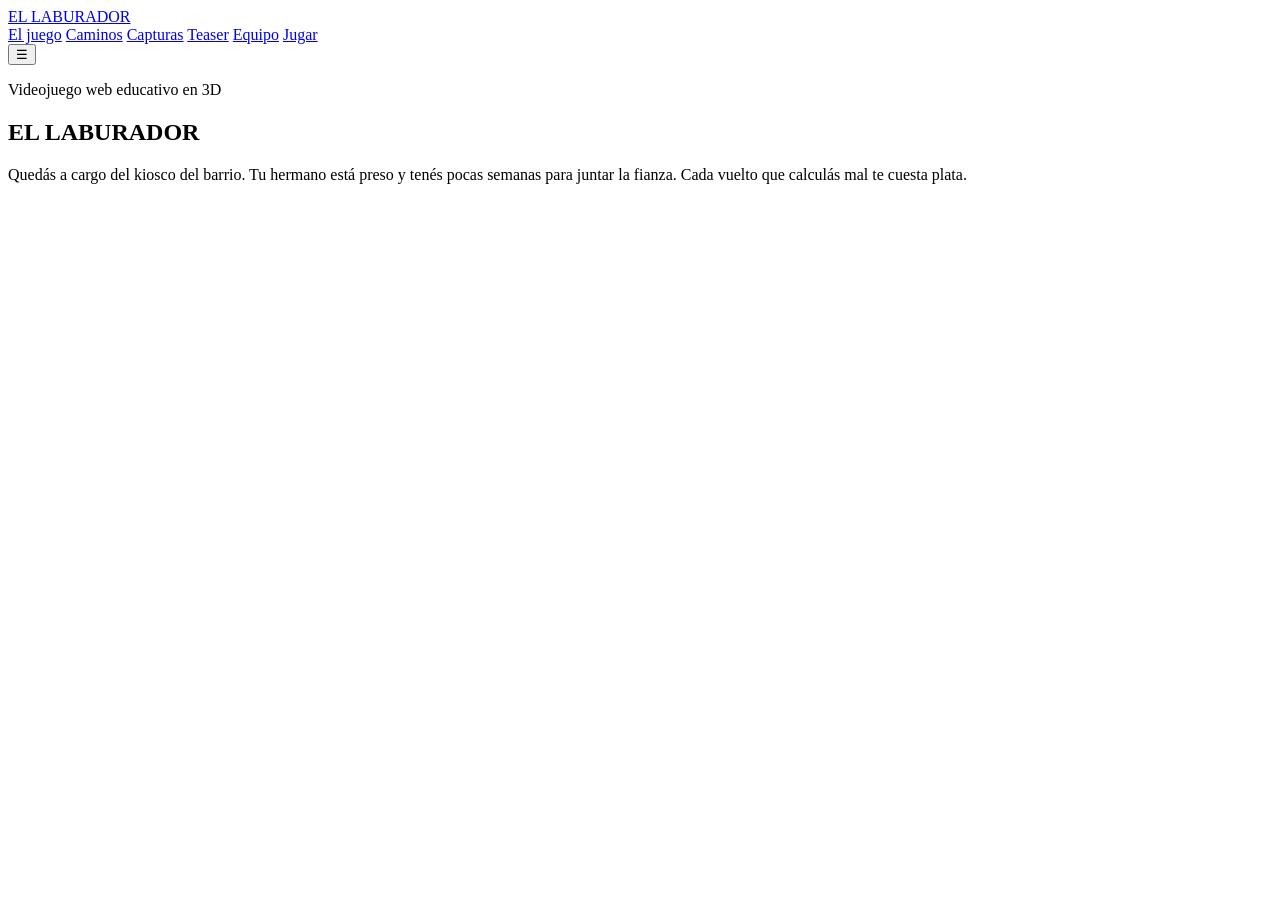
==== index.html @ e4a8e96c "Crear index.html" ====
<!DOCTYPE html>
<html lang="es">
<head>
  <meta charset="UTF-8">
  <meta name="viewport" content="width=device-width, initial-scale=1">
  <title>El Laburador | Videojuego web educativo</title>
  <meta name="description" content="El Laburador: un videojuego web en 3D donde practicás cálculo mental atendiendo un kiosco de barrio.">
  <meta name="theme-color" content="#070708">
  <link rel="preconnect" href="https://fonts.googleapis.com">
  <link rel="preconnect" href="https://fonts.gstatic.com" crossorigin>
  <link href="https://fonts.googleapis.com/css2?family=Inter:wght@400;600&family=Oswald:wght@500;700&display=swap" rel="stylesheet">
  <link rel="stylesheet" href="style.css">
</head>
<body>

  <!-- ===== BARRA DE NAVEGACIÓN ===== -->
  <header class="navbar" id="navbar">
    <a href="#inicio" class="logo">EL <span>LABURADOR</span></a>
    <nav class="menu" id="menu">
      <a href="#juego">El juego</a>
      <a href="#caminos">Caminos</a>
      <a href="#capturas">Capturas</a>
      <a href="#teaser">Teaser</a>
      <a href="#equipo">Equipo</a>
      <!-- El link de este botón se cambia en script.js (LINK_DEL_JUEGO) -->
      <a href="#" class="btn btn-rojo btn-jugar">Jugar</a>
    </nav>
    <button class="burger" id="burger" aria-label="Abrir menú">&#9776;</button>
  </header>

  <!-- ===== INICIO ===== -->
  <section class="hero" id="inicio">
    <div class="hero-contenido">
      <p class="etiqueta">Videojuego web educativo en 3D</p>
      <h1>EL <span>LABURADOR</span></h1>
      <p class="hero-texto">Quedás a cargo del kiosco del barrio. Tu hermano está preso y tenés pocas semanas para juntar la fianza. Cada vuelto que calculás mal te cuesta plata.</p>
      <div class="hero-botones">
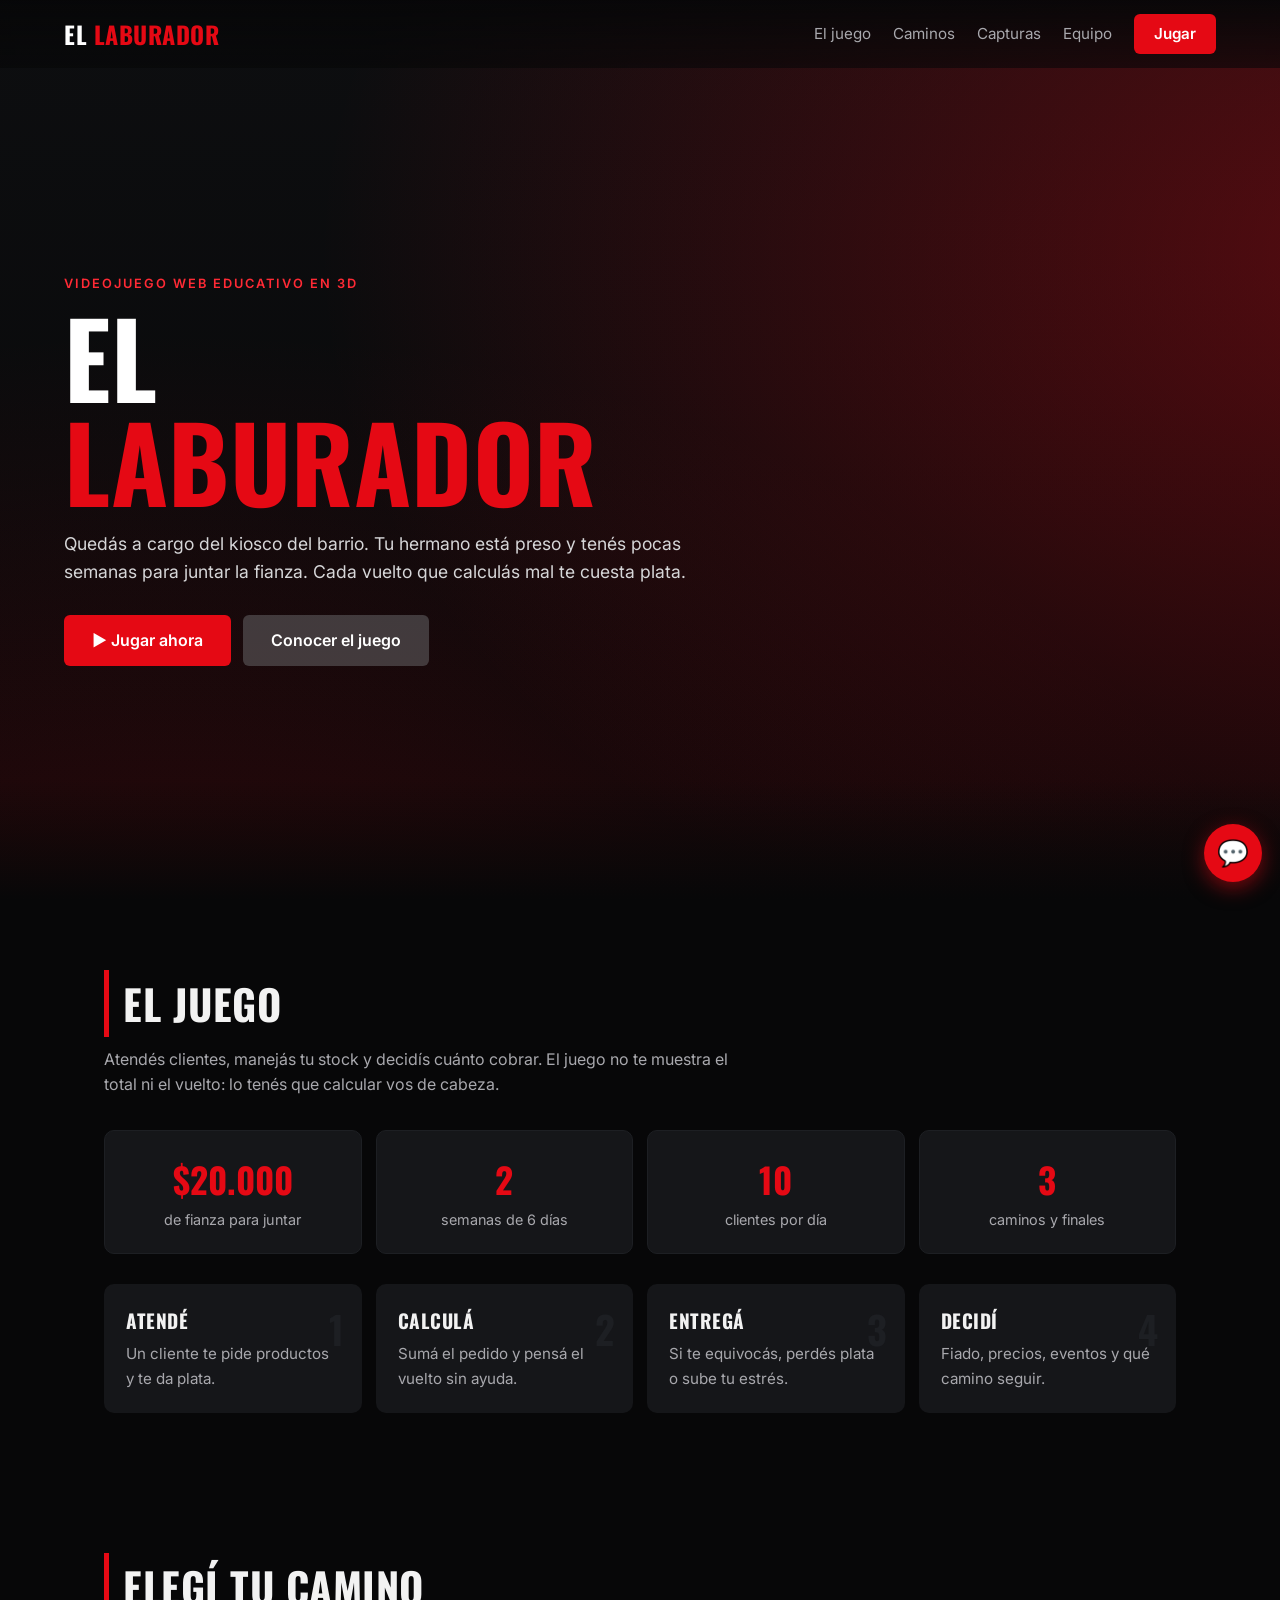
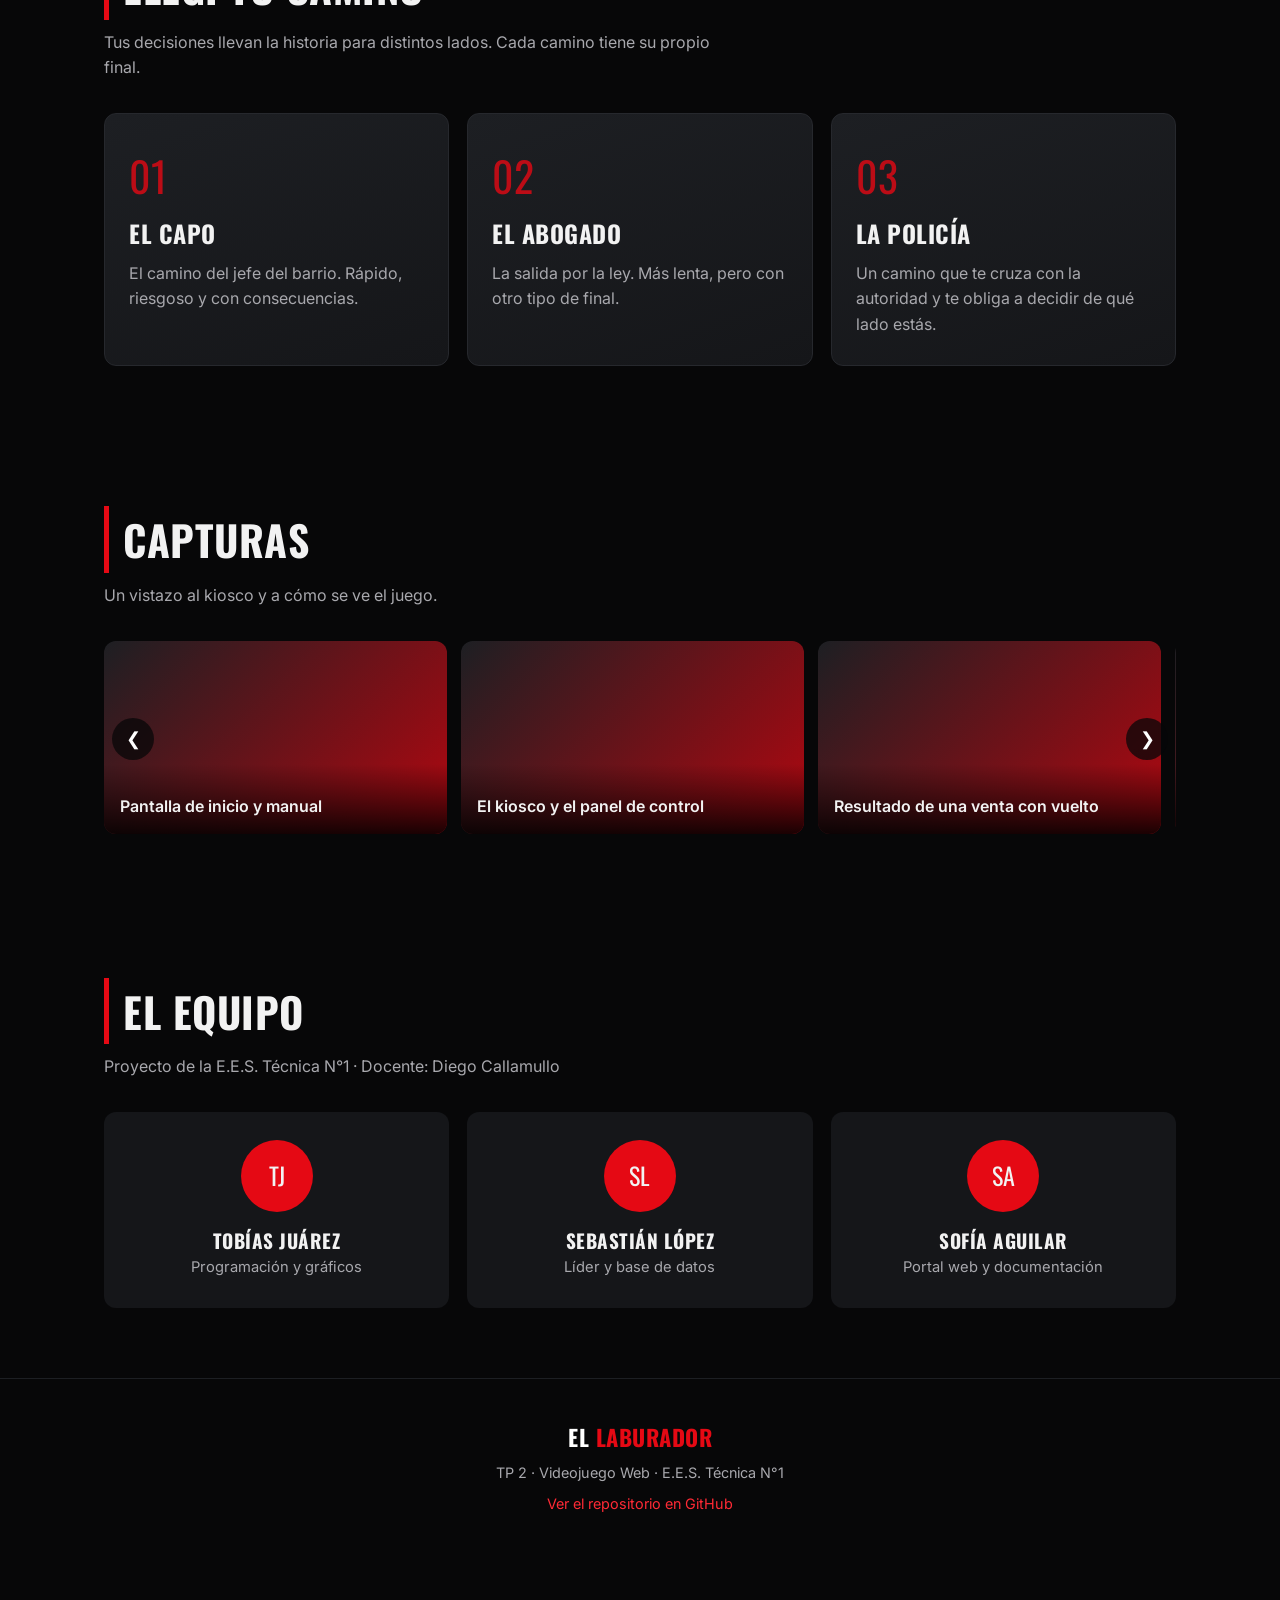
==== commit 6342a2f1: "Add files via upload" ====
--- a/index.html
+++ b/index.html
@@ -13,25 +13,120 @@
 </head>
 <body>
 
-  <!-- ===== BARRA DE NAVEGACIÓN ===== -->
   <header class="navbar" id="navbar">
     <a href="#inicio" class="logo">EL <span>LABURADOR</span></a>
     <nav class="menu" id="menu">
       <a href="#juego">El juego</a>
       <a href="#caminos">Caminos</a>
       <a href="#capturas">Capturas</a>
-      <a href="#teaser">Teaser</a>
       <a href="#equipo">Equipo</a>
-      <!-- El link de este botón se cambia en script.js (LINK_DEL_JUEGO) -->
       <a href="#" class="btn btn-rojo btn-jugar">Jugar</a>
     </nav>
     <button class="burger" id="burger" aria-label="Abrir menú">&#9776;</button>
   </header>
 
-  <!-- ===== INICIO ===== -->
   <section class="hero" id="inicio">
     <div class="hero-contenido">
       <p class="etiqueta">Videojuego web educativo en 3D</p>
       <h1>EL <span>LABURADOR</span></h1>
       <p class="hero-texto">Quedás a cargo del kiosco del barrio. Tu hermano está preso y tenés pocas semanas para juntar la fianza. Cada vuelto que calculás mal te cuesta plata.</p>
-      <div class="hero-botones">+      <div class="hero-botones">
+        <a href="#" class="btn btn-rojo btn-jugar">&#9654; Jugar ahora</a>
+        <a href="#juego" class="btn btn-gris">Conocer el juego</a>
+      </div>
+    </div>
+  </section>
+
+  <main>
+
+    <section class="seccion reveal" id="juego">
+      <h2>El juego</h2>
+      <p class="intro">Atendés clientes, manejás tu stock y decidís cuánto cobrar. El juego no te muestra el total ni el vuelto: lo tenés que calcular vos de cabeza.</p>
+
+      <div class="datos">
+        <div class="dato"><strong>$20.000</strong><span>de fianza para juntar</span></div>
+        <div class="dato"><strong>2</strong><span>semanas de 6 días</span></div>
+        <div class="dato"><strong>10</strong><span>clientes por día</span></div>
+        <div class="dato"><strong>3</strong><span>caminos y finales</span></div>
+      </div>
+
+      <div class="pasos">
+        <div class="paso"><b>1</b><h3>Atendé</h3><p>Un cliente te pide productos y te da plata.</p></div>
+        <div class="paso"><b>2</b><h3>Calculá</h3><p>Sumá el pedido y pensá el vuelto sin ayuda.</p></div>
+        <div class="paso"><b>3</b><h3>Entregá</h3><p>Si te equivocás, perdés plata o sube tu estrés.</p></div>
+        <div class="paso"><b>4</b><h3>Decidí</h3><p>Fiado, precios, eventos y qué camino seguir.</p></div>
+      </div>
+    </section>
+
+    <section class="seccion reveal" id="caminos">
+      <h2>Elegí tu camino</h2>
+      <p class="intro">Tus decisiones llevan la historia para distintos lados. Cada camino tiene su propio final.</p>
+      <div class="caminos">
+        <article class="path-card">
+          <span class="num">01</span>
+          <h3>El capo</h3>
+          <p>El camino del jefe del barrio. Rápido, riesgoso y con consecuencias.</p>
+        </article>
+        <article class="path-card">
+          <span class="num">02</span>
+          <h3>El abogado</h3>
+          <p>La salida por la ley. Más lenta, pero con otro tipo de final.</p>
+        </article>
+        <article class="path-card">
+          <span class="num">03</span>
+          <h3>La policía</h3>
+          <p>Un camino que te cruza con la autoridad y te obliga a decidir de qué lado estás.</p>
+        </article>
+      </div>
+    </section>
+
+    <section class="seccion reveal" id="capturas">
+      <h2>Capturas</h2>
+      <p class="intro">Un vistazo al kiosco y a cómo se ve el juego.</p>
+      <div class="carrusel">
+        <button class="flecha izq" id="prev" aria-label="Anterior">&#10094;</button>
+        <div class="pista" id="pista">
+          <figure class="slide" style="--img:url('captura1.jpg')"><figcaption>Pantalla de inicio y manual</figcaption></figure>
+          <figure class="slide" style="--img:url('captura2.jpg')"><figcaption>El kiosco y el panel de control</figcaption></figure>
+          <figure class="slide" style="--img:url('captura3.jpg')"><figcaption>Resultado de una venta con vuelto</figcaption></figure>
+          <figure class="slide" style="--img:url('captura4.jpg')"><figcaption>Mensajes del hermano</figcaption></figure>
+        </div>
+        <button class="flecha der" id="next" aria-label="Siguiente">&#10095;</button>
+      </div>
+    </section>
+
+    <section class="seccion reveal" id="equipo">
+      <h2>El equipo</h2>
+      <p class="intro">Proyecto de la E.E.S. Técnica N°1 · Docente: Diego Callamullo</p>
+      <div class="equipo">
+        <div class="persona"><div class="avatar">TJ</div><h3>Tobías Juárez</h3><p>Programación y gráficos</p></div>
+        <div class="persona"><div class="avatar">SL</div><h3>Sebastián López</h3><p>Líder y base de datos</p></div>
+        <div class="persona"><div class="avatar">SA</div><h3>Sofía Aguilar</h3><p>Portal web y documentación</p></div>
+      </div>
+    </section>
+
+  </main>
+
+  <footer class="footer">
+    <div class="logo">EL <span>LABURADOR</span></div>
+    <p>TP 2 · Videojuego Web · E.E.S. Técnica N°1</p>
+    <a href="https://github.com/aguilarsofiaanto/el_laburador" target="_blank" rel="noopener">Ver el repositorio en GitHub</a>
+  </footer>
+
+  <button class="chat-boton" id="chatBoton" aria-label="Abrir chat de consultas">&#128172;</button>
+  <section class="chat" id="chat" aria-label="Chat de consultas">
+    <div class="chat-cabecera">
+      <div><strong>Asistente</strong><small>Preguntame sobre el juego</small></div>
+      <button id="chatCerrar" aria-label="Cerrar chat">&times;</button>
+    </div>
+    <div class="chat-mensajes" id="chatMensajes"></div>
+    <div class="chat-rapidas" id="chatRapidas"></div>
+    <div class="chat-entrada">
+      <input type="text" id="chatTexto" placeholder="Escribí tu consulta..." autocomplete="off">
+      <button id="chatEnviar">Enviar</button>
+    </div>
+  </section>
+
+  <script src="script.js"></script>
+</body>
+</html>
--- a/style.css
+++ b/style.css
@@ -0,0 +1,141 @@
+:root{
+  --negro:#070708;
+  --negro2:#0d0e10;
+  --grafito:#151619;
+  --grafito2:#1d1f23;
+  --rojo:#e50914;
+  --rojo-osc:#b20710;
+  --rojo-claro:#ff2a35;
+  --texto:#f2f2f2;
+  --gris:#a8a8ad;
+}
+*{box-sizing:border-box;margin:0;padding:0}
+html{scroll-behavior:smooth;scroll-padding-top:70px}
+body{background:var(--negro);color:var(--texto);font-family:'Inter',Arial,sans-serif;line-height:1.6;overflow-x:hidden}
+h1,h2,h3,.logo{font-family:'Oswald',Impact,sans-serif;text-transform:uppercase;letter-spacing:.5px}
+a{color:inherit;text-decoration:none}
+img,video{max-width:100%;display:block}
+
+.navbar{position:fixed;top:0;left:0;right:0;z-index:50;display:flex;align-items:center;justify-content:space-between;padding:14px 5%;background:linear-gradient(to bottom,rgba(7,7,8,.95),rgba(7,7,8,.6));backdrop-filter:blur(6px)}
+.logo{font-size:1.5rem;font-weight:700;color:#fff}
+.logo span{color:var(--rojo)}
+.menu{display:flex;align-items:center;gap:22px}
+.menu a{font-size:.95rem;color:var(--gris);transition:color .2s}
+.menu a:hover{color:#fff}
+.menu .btn{color:#fff;padding:8px 20px}
+.burger{display:none;background:none;border:0;color:#fff;font-size:1.8rem;cursor:pointer}
+
+.btn{display:inline-block;padding:13px 28px;border-radius:6px;font-weight:600;font-size:1rem;border:0;cursor:pointer;transition:transform .2s,background .2s,box-shadow .2s}
+.btn-rojo{background:var(--rojo);color:#fff}
+.btn-rojo:hover{background:var(--rojo-claro);transform:translateY(-2px);box-shadow:0 8px 24px rgba(229,9,20,.4)}
+.btn-gris{background:rgba(109,109,110,.5);color:#fff}
+.btn-gris:hover{background:rgba(109,109,110,.8);transform:translateY(-2px)}
+
+.hero{min-height:100vh;min-height:100svh;display:flex;align-items:center;padding:100px 5% 60px;position:relative;
+  background:
+    radial-gradient(ellipse at 80% 20%,rgba(229,9,20,.35),transparent 55%),
+    radial-gradient(ellipse at 10% 90%,rgba(178,7,16,.25),transparent 50%),
+    linear-gradient(180deg,var(--negro2),var(--negro));
+  background-size:140% 140%,140% 140%,100% 100%;
+  animation:luz 12s ease-in-out infinite alternate}
+@keyframes luz{from{background-position:0% 0%,100% 100%,0 0}to{background-position:100% 100%,0% 0%,0 0}}
+.hero::after{content:"";position:absolute;left:0;right:0;bottom:0;height:120px;background:linear-gradient(to bottom,transparent,var(--negro))}
+.hero-contenido{max-width:640px;position:relative;z-index:1;animation:entrada 1s ease both}
+@keyframes entrada{from{opacity:0;transform:translateY(30px)}to{opacity:1;transform:none}}
+.etiqueta{color:var(--rojo-claro);font-weight:600;letter-spacing:2px;text-transform:uppercase;font-size:.8rem;margin-bottom:10px}
+.hero h1{font-size:clamp(3rem,13vw,6.5rem);line-height:1;margin-bottom:18px;color:#fff}
+.hero h1 span{color:var(--rojo)}
+.hero-texto{font-size:1.1rem;color:#d6d6d8;margin-bottom:28px}
+.hero-botones{display:flex;flex-wrap:wrap;gap:12px}
+
+.seccion{padding:70px 5%;max-width:1200px;margin:0 auto}
+.seccion h2{font-size:clamp(1.8rem,6vw,2.6rem);margin-bottom:10px;border-left:5px solid var(--rojo);padding-left:14px}
+.intro{color:var(--gris);max-width:640px;margin-bottom:32px}
+
+.reveal{opacity:0;transform:translateY(40px);transition:opacity .8s ease,transform .8s ease}
+.reveal.visible{opacity:1;transform:none}
+
+.datos{display:grid;grid-template-columns:repeat(auto-fit,minmax(150px,1fr));gap:14px;margin-bottom:30px}
+.dato{background:var(--grafito);border:1px solid var(--grafito2);border-radius:10px;padding:20px;text-align:center}
+.dato strong{display:block;font-family:'Oswald',sans-serif;font-size:2.2rem;color:var(--rojo)}
+.dato span{color:var(--gris);font-size:.9rem}
+
+.pasos{display:grid;grid-template-columns:repeat(auto-fit,minmax(220px,1fr));gap:14px}
+.paso{background:var(--grafito);border-radius:10px;padding:22px;position:relative}
+.paso b{position:absolute;top:14px;right:18px;font-family:'Oswald',sans-serif;font-size:2.4rem;color:var(--grafito2)}
+.paso h3{font-size:1.2rem;margin-bottom:6px}
+.paso p{color:var(--gris);font-size:.95rem}
+
+.caminos{display:grid;grid-template-columns:repeat(auto-fit,minmax(240px,1fr));gap:18px}
+.path-card{background:linear-gradient(160deg,var(--grafito2),var(--grafito));border:1px solid #26282d;border-radius:12px;padding:28px 24px;min-height:200px;transition:transform .3s,box-shadow .3s,border-color .3s}
+.path-card:hover{transform:translateY(-8px);border-color:var(--rojo);box-shadow:0 12px 40px rgba(229,9,20,.35)}
+.path-card .num{font-family:'Oswald',sans-serif;font-size:2.6rem;color:var(--rojo);opacity:.8}
+.path-card h3{font-size:1.5rem;margin:6px 0 8px}
+.path-card p{color:var(--gris)}
+
+.carrusel{position:relative}
+.pista{display:flex;gap:14px;overflow-x:auto;scroll-snap-type:x mandatory;scrollbar-width:none;-webkit-overflow-scrolling:touch;padding-bottom:4px}
+.pista::-webkit-scrollbar{display:none}
+.slide{flex:0 0 85%;aspect-ratio:16/9;border-radius:12px;scroll-snap-align:center;position:relative;overflow:hidden;
+  background:var(--img),linear-gradient(135deg,var(--grafito2),var(--rojo-osc));background-size:cover;background-position:center}
+.slide figcaption{position:absolute;left:0;right:0;bottom:0;padding:30px 16px 14px;background:linear-gradient(transparent,rgba(0,0,0,.85));font-weight:600}
+.flecha{position:absolute;top:50%;transform:translateY(-50%);z-index:2;width:42px;height:42px;border-radius:50%;border:0;background:rgba(7,7,8,.75);color:#fff;font-size:1.1rem;cursor:pointer;transition:background .2s}
+.flecha:hover{background:var(--rojo)}
+.flecha.izq{left:8px}
+.flecha.der{right:8px}
+
+.video-caja{border-radius:12px;overflow:hidden;aspect-ratio:16/9;background:linear-gradient(135deg,var(--grafito2),var(--rojo-osc));border:1px solid #26282d}
+.video-caja video{width:100%;height:100%;object-fit:cover}
+
+.equipo{display:grid;grid-template-columns:repeat(auto-fit,minmax(220px,1fr));gap:18px}
+.persona{background:var(--grafito);border-radius:12px;padding:28px 20px;text-align:center;transition:transform .3s}
+.persona:hover{transform:translateY(-6px)}
+.avatar{width:72px;height:72px;margin:0 auto 14px;border-radius:50%;background:var(--rojo);display:flex;align-items:center;justify-content:center;font-family:'Oswald',sans-serif;font-size:1.5rem}
+.persona h3{font-size:1.2rem}
+.persona p{color:var(--gris);font-size:.92rem}
+
+.footer{text-align:center;padding:40px 5% 100px;border-top:1px solid var(--grafito2);color:var(--gris);font-size:.9rem}
+.footer .logo{font-size:1.4rem;margin-bottom:6px}
+.footer a{color:var(--rojo-claro);display:inline-block;margin-top:8px}
+
+.chat-boton{position:fixed;right:18px;bottom:18px;z-index:60;width:58px;height:58px;border-radius:50%;border:0;background:var(--rojo);color:#fff;font-size:1.6rem;cursor:pointer;box-shadow:0 6px 20px rgba(229,9,20,.5);animation:pulso 2.5s infinite}
+@keyframes pulso{0%{box-shadow:0 0 0 0 rgba(229,9,20,.6)}70%{box-shadow:0 0 0 16px rgba(229,9,20,0)}100%{box-shadow:0 0 0 0 rgba(229,9,20,0)}}
+.chat{position:fixed;right:18px;bottom:88px;z-index:60;width:min(360px,calc(100vw - 36px));height:min(500px,calc(100dvh - 120px));display:none;flex-direction:column;background:var(--negro2);border:1px solid #2a2c31;border-radius:14px;overflow:hidden;box-shadow:0 12px 40px rgba(0,0,0,.6)}
+.chat.abierto{display:flex;animation:entrada .3s ease}
+.chat-cabecera{display:flex;justify-content:space-between;align-items:center;padding:14px 16px;background:var(--rojo-osc)}
+.chat-cabecera small{display:block;font-size:.78rem;opacity:.85}
+.chat-cabecera button{background:none;border:0;color:#fff;font-size:1.8rem;line-height:1;cursor:pointer}
+.chat-mensajes{flex:1;overflow-y:auto;padding:14px;display:flex;flex-direction:column;gap:8px}
+.msj{max-width:85%;padding:9px 13px;border-radius:14px;font-size:.93rem;line-height:1.45}
+.msj.bot{background:var(--grafito2);align-self:flex-start;border-bottom-left-radius:4px}
+.msj.yo{background:var(--rojo);align-self:flex-end;border-bottom-right-radius:4px}
+.escribiendo{opacity:.7;font-style:italic}
+.chat-rapidas{display:flex;gap:6px;padding:6px 12px;overflow-x:auto;scrollbar-width:none}
+.chat-rapidas::-webkit-scrollbar{display:none}
+.chat-rapidas button{flex:0 0 auto;background:var(--grafito);color:var(--texto);border:1px solid var(--rojo);border-radius:16px;padding:6px 12px;font-size:.82rem;cursor:pointer}
+.chat-rapidas button:hover{background:var(--rojo)}
+.chat-entrada{display:flex;gap:6px;padding:10px;background:var(--grafito)}
+.chat-entrada input{flex:1;min-width:0;padding:10px 12px;border-radius:8px;border:0;font-size:16px;background:var(--grafito2);color:#fff}
+.chat-entrada button{background:var(--rojo);color:#fff;border:0;border-radius:8px;padding:0 16px;font-weight:600;cursor:pointer}
+
+@media (min-width:700px){
+  .slide{flex-basis:46%}
+}
+@media (min-width:1000px){
+  .slide{flex-basis:32%}
+}
+
+@media (max-width:760px){
+  .burger{display:block}
+  .menu{position:absolute;top:100%;left:0;right:0;flex-direction:column;align-items:stretch;gap:0;background:rgba(7,7,8,.98);max-height:0;overflow:hidden;transition:max-height .3s}
+  .menu.abierto{max-height:420px;border-bottom:2px solid var(--rojo)}
+  .menu a{padding:14px 5%;font-size:1.05rem}
+  .menu .btn{margin:10px 5% 14px;text-align:center}
+  .seccion{padding:50px 5%}
+  .flecha{display:none}
+}
+
+@media (prefers-reduced-motion:reduce){
+  *{animation:none!important;transition:none!important}
+  .reveal{opacity:1;transform:none}
+}
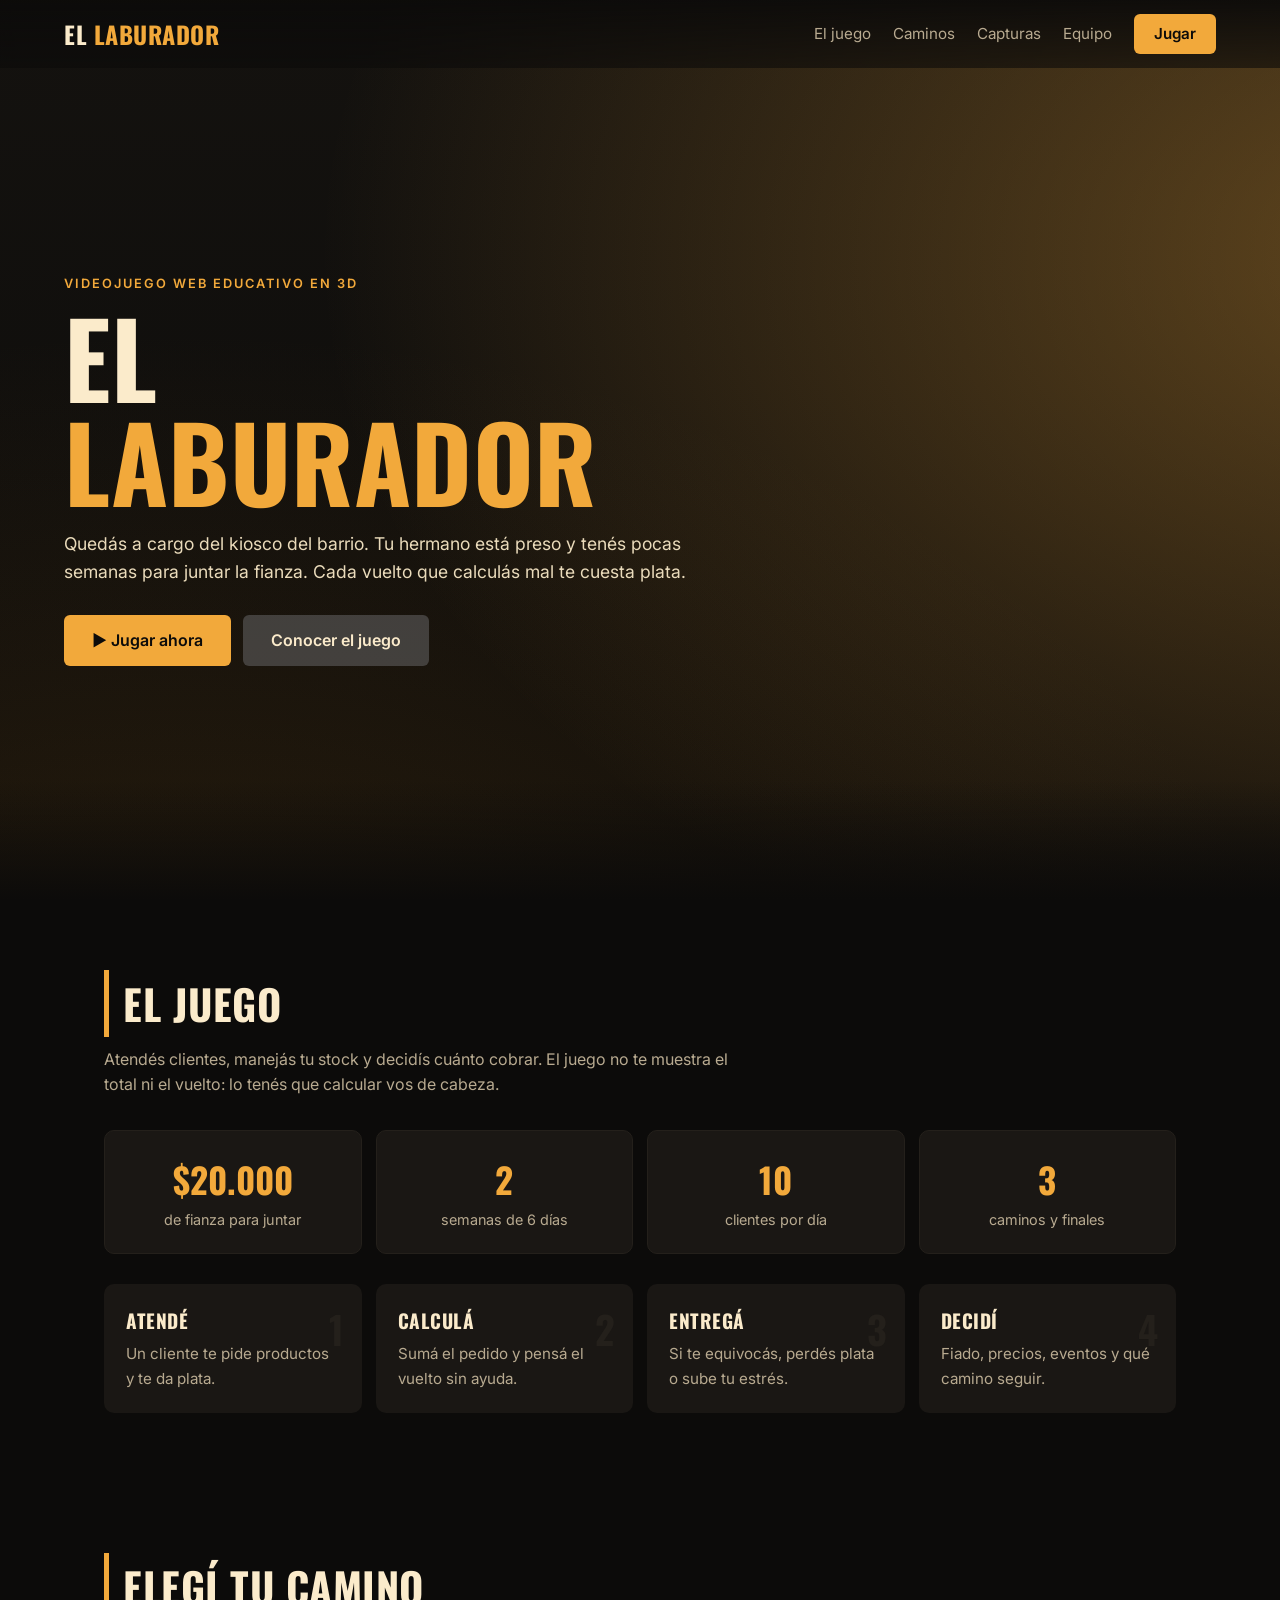
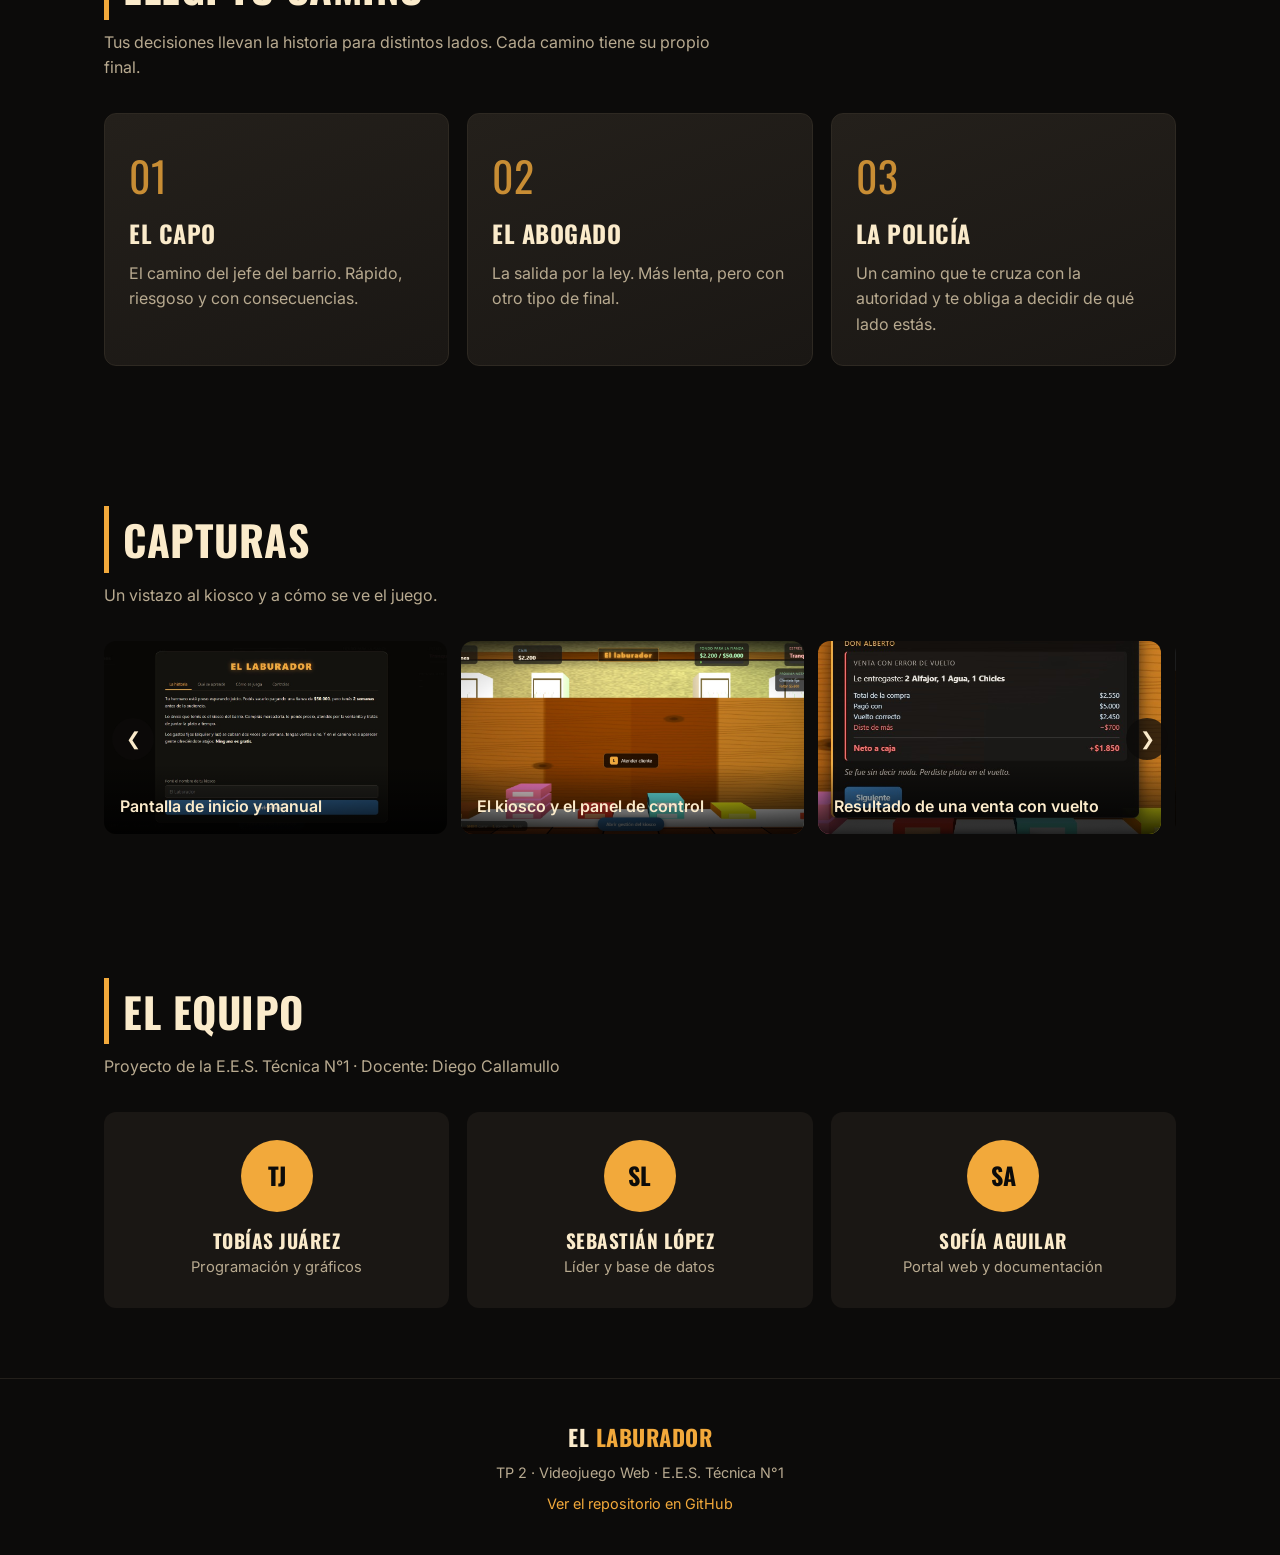
==== commit 9d7e75c5: "Add files via upload" ====
--- a/index.html
+++ b/index.html
@@ -5,7 +5,7 @@
   <meta name="viewport" content="width=device-width, initial-scale=1">
   <title>El Laburador | Videojuego web educativo</title>
   <meta name="description" content="El Laburador: un videojuego web en 3D donde practicás cálculo mental atendiendo un kiosco de barrio.">
-  <meta name="theme-color" content="#070708">
+  <meta name="theme-color" content="#0c0b0a">
   <link rel="preconnect" href="https://fonts.googleapis.com">
   <link rel="preconnect" href="https://fonts.gstatic.com" crossorigin>
   <link href="https://fonts.googleapis.com/css2?family=Inter:wght@400;600&family=Oswald:wght@500;700&display=swap" rel="stylesheet">
@@ -20,7 +20,7 @@
       <a href="#caminos">Caminos</a>
       <a href="#capturas">Capturas</a>
       <a href="#equipo">Equipo</a>
-      <a href="#" class="btn btn-rojo btn-jugar">Jugar</a>
+      <a href="#" class="btn btn-ambar btn-jugar">Jugar</a>
     </nav>
     <button class="burger" id="burger" aria-label="Abrir menú">&#9776;</button>
   </header>
@@ -31,7 +31,7 @@
       <h1>EL <span>LABURADOR</span></h1>
       <p class="hero-texto">Quedás a cargo del kiosco del barrio. Tu hermano está preso y tenés pocas semanas para juntar la fianza. Cada vuelto que calculás mal te cuesta plata.</p>
       <div class="hero-botones">
-        <a href="#" class="btn btn-rojo btn-jugar">&#9654; Jugar ahora</a>
+        <a href="#" class="btn btn-ambar btn-jugar">&#9654; Jugar ahora</a>
         <a href="#juego" class="btn btn-gris">Conocer el juego</a>
       </div>
     </div>
@@ -113,19 +113,6 @@
     <a href="https://github.com/aguilarsofiaanto/el_laburador" target="_blank" rel="noopener">Ver el repositorio en GitHub</a>
   </footer>
 
-  <button class="chat-boton" id="chatBoton" aria-label="Abrir chat de consultas">&#128172;</button>
-  <section class="chat" id="chat" aria-label="Chat de consultas">
-    <div class="chat-cabecera">
-      <div><strong>Asistente</strong><small>Preguntame sobre el juego</small></div>
-      <button id="chatCerrar" aria-label="Cerrar chat">&times;</button>
-    </div>
-    <div class="chat-mensajes" id="chatMensajes"></div>
-    <div class="chat-rapidas" id="chatRapidas"></div>
-    <div class="chat-entrada">
-      <input type="text" id="chatTexto" placeholder="Escribí tu consulta..." autocomplete="off">
-      <button id="chatEnviar">Enviar</button>
-    </div>
-  </section>
 
   <script src="script.js"></script>
 </body>
--- a/style.css
+++ b/style.css
@@ -1,75 +1,83 @@
 :root{
-  --negro:#070708;
-  --negro2:#0d0e10;
-  --grafito:#151619;
-  --grafito2:#1d1f23;
-  --rojo:#e50914;
-  --rojo-osc:#b20710;
-  --rojo-claro:#ff2a35;
-  --texto:#f2f2f2;
-  --gris:#a8a8ad;
+  /* Paleta base del juego */
+  --ambar:#F2A93B;
+  --verde:#5FD96C;
+  --azul:#3D7CB5;
+  --oscuro:#0c0b0a;
+  /* Tonos ámbar */
+  --ambar-medio:#C8952E;
+  --ambar-tostado:#B8791A;
+  --ambar-oscuro:#8A5A14;
+  --ambar-claro:#FBEBCB;
+  /* Superficies y texto derivados */
+  --fondo2:#14120f;
+  --panel:#1a1714;
+  --panel2:#24201b;
+  --borde:#2e2922;
+  --gris:#b8aa90;
 }
 *{box-sizing:border-box;margin:0;padding:0}
 html{scroll-behavior:smooth;scroll-padding-top:70px}
-body{background:var(--negro);color:var(--texto);font-family:'Inter',Arial,sans-serif;line-height:1.6;overflow-x:hidden}
+body{background:var(--oscuro);color:var(--ambar-claro);font-family:'Inter',Arial,sans-serif;line-height:1.6;overflow-x:hidden}
 h1,h2,h3,.logo{font-family:'Oswald',Impact,sans-serif;text-transform:uppercase;letter-spacing:.5px}
 a{color:inherit;text-decoration:none}
 img,video{max-width:100%;display:block}
 
-.navbar{position:fixed;top:0;left:0;right:0;z-index:50;display:flex;align-items:center;justify-content:space-between;padding:14px 5%;background:linear-gradient(to bottom,rgba(7,7,8,.95),rgba(7,7,8,.6));backdrop-filter:blur(6px)}
-.logo{font-size:1.5rem;font-weight:700;color:#fff}
-.logo span{color:var(--rojo)}
+.navbar{position:fixed;top:0;left:0;right:0;z-index:50;display:flex;align-items:center;justify-content:space-between;padding:14px 5%;background:linear-gradient(to bottom,rgba(12,11,10,.95),rgba(12,11,10,.6));backdrop-filter:blur(6px)}
+.logo{font-size:1.5rem;font-weight:700;color:var(--ambar-claro)}
+.logo span{color:var(--ambar)}
 .menu{display:flex;align-items:center;gap:22px}
 .menu a{font-size:.95rem;color:var(--gris);transition:color .2s}
-.menu a:hover{color:#fff}
-.menu .btn{color:#fff;padding:8px 20px}
-.burger{display:none;background:none;border:0;color:#fff;font-size:1.8rem;cursor:pointer}
+.menu a:hover{color:var(--ambar-claro)}
+.menu .btn{color:var(--oscuro);padding:8px 20px}
+.menu .btn:hover{color:var(--oscuro)}
+.burger{display:none;background:none;border:0;color:var(--ambar-claro);font-size:1.8rem;cursor:pointer}
 
 .btn{display:inline-block;padding:13px 28px;border-radius:6px;font-weight:600;font-size:1rem;border:0;cursor:pointer;transition:transform .2s,background .2s,box-shadow .2s}
-.btn-rojo{background:var(--rojo);color:#fff}
-.btn-rojo:hover{background:var(--rojo-claro);transform:translateY(-2px);box-shadow:0 8px 24px rgba(229,9,20,.4)}
-.btn-gris{background:rgba(109,109,110,.5);color:#fff}
+.btn-ambar{background:var(--ambar);color:var(--oscuro)}
+.btn-ambar:hover{background:var(--ambar-medio);transform:translateY(-2px);box-shadow:0 8px 24px rgba(242,169,59,.4)}
+.btn-gris{background:rgba(109,109,110,.5);color:var(--ambar-claro)}
 .btn-gris:hover{background:rgba(109,109,110,.8);transform:translateY(-2px)}
 
 .hero{min-height:100vh;min-height:100svh;display:flex;align-items:center;padding:100px 5% 60px;position:relative;
   background:
-    radial-gradient(ellipse at 80% 20%,rgba(229,9,20,.35),transparent 55%),
-    radial-gradient(ellipse at 10% 90%,rgba(178,7,16,.25),transparent 50%),
-    linear-gradient(180deg,var(--negro2),var(--negro));
+    radial-gradient(ellipse at 80% 20%,rgba(242,169,59,.35),transparent 55%),
+    radial-gradient(ellipse at 10% 90%,rgba(138,90,20,.25),transparent 50%),
+    linear-gradient(180deg,var(--fondo2),var(--oscuro));
   background-size:140% 140%,140% 140%,100% 100%;
   animation:luz 12s ease-in-out infinite alternate}
 @keyframes luz{from{background-position:0% 0%,100% 100%,0 0}to{background-position:100% 100%,0% 0%,0 0}}
-.hero::after{content:"";position:absolute;left:0;right:0;bottom:0;height:120px;background:linear-gradient(to bottom,transparent,var(--negro))}
+.hero::after{content:"";position:absolute;left:0;right:0;bottom:0;height:120px;background:linear-gradient(to bottom,transparent,var(--oscuro))}
 .hero-contenido{max-width:640px;position:relative;z-index:1;animation:entrada 1s ease both}
 @keyframes entrada{from{opacity:0;transform:translateY(30px)}to{opacity:1;transform:none}}
-.etiqueta{color:var(--rojo-claro);font-weight:600;letter-spacing:2px;text-transform:uppercase;font-size:.8rem;margin-bottom:10px}
-.hero h1{font-size:clamp(3rem,13vw,6.5rem);line-height:1;margin-bottom:18px;color:#fff}
-.hero h1 span{color:var(--rojo)}
-.hero-texto{font-size:1.1rem;color:#d6d6d8;margin-bottom:28px}
+.etiqueta{color:var(--ambar);font-weight:600;letter-spacing:2px;text-transform:uppercase;font-size:.8rem;margin-bottom:10px}
+.hero h1{font-size:clamp(3rem,13vw,6.5rem);line-height:1;margin-bottom:18px;color:var(--ambar-claro)}
+.hero h1 span{color:var(--ambar)}
+.hero-texto{font-size:1.1rem;color:#eadbbb;margin-bottom:28px}
 .hero-botones{display:flex;flex-wrap:wrap;gap:12px}
 
 .seccion{padding:70px 5%;max-width:1200px;margin:0 auto}
-.seccion h2{font-size:clamp(1.8rem,6vw,2.6rem);margin-bottom:10px;border-left:5px solid var(--rojo);padding-left:14px}
+.seccion h2{font-size:clamp(1.8rem,6vw,2.6rem);margin-bottom:10px;border-left:5px solid var(--ambar);padding-left:14px}
 .intro{color:var(--gris);max-width:640px;margin-bottom:32px}
 
 .reveal{opacity:0;transform:translateY(40px);transition:opacity .8s ease,transform .8s ease}
 .reveal.visible{opacity:1;transform:none}
 
 .datos{display:grid;grid-template-columns:repeat(auto-fit,minmax(150px,1fr));gap:14px;margin-bottom:30px}
-.dato{background:var(--grafito);border:1px solid var(--grafito2);border-radius:10px;padding:20px;text-align:center}
-.dato strong{display:block;font-family:'Oswald',sans-serif;font-size:2.2rem;color:var(--rojo)}
+.dato{background:var(--panel);border:1px solid var(--panel2);border-radius:10px;padding:20px;text-align:center}
+.dato strong{display:block;font-family:'Oswald',sans-serif;font-size:2.2rem;color:var(--ambar)}
 .dato span{color:var(--gris);font-size:.9rem}
 
 .pasos{display:grid;grid-template-columns:repeat(auto-fit,minmax(220px,1fr));gap:14px}
-.paso{background:var(--grafito);border-radius:10px;padding:22px;position:relative}
-.paso b{position:absolute;top:14px;right:18px;font-family:'Oswald',sans-serif;font-size:2.4rem;color:var(--grafito2)}
+.paso{background:var(--panel);border-radius:10px;padding:22px;position:relative}
+.paso b{position:absolute;top:14px;right:18px;font-family:'Oswald',sans-serif;font-size:2.4rem;color:var(--panel2)}
 .paso h3{font-size:1.2rem;margin-bottom:6px}
 .paso p{color:var(--gris);font-size:.95rem}
 
 .caminos{display:grid;grid-template-columns:repeat(auto-fit,minmax(240px,1fr));gap:18px}
-.path-card{background:linear-gradient(160deg,var(--grafito2),var(--grafito));border:1px solid #26282d;border-radius:12px;padding:28px 24px;min-height:200px;transition:transform .3s,box-shadow .3s,border-color .3s}
-.path-card:hover{transform:translateY(-8px);border-color:var(--rojo);box-shadow:0 12px 40px rgba(229,9,20,.35)}
-.path-card .num{font-family:'Oswald',sans-serif;font-size:2.6rem;color:var(--rojo);opacity:.8}
+.path-card{background:linear-gradient(160deg,var(--panel2),var(--panel));border:1px solid var(--borde);border-radius:12px;padding:28px 24px;min-height:200px;transition:transform .3s,box-shadow .3s,border-color .3s}
+.path-card:hover{transform:translateY(-8px);border-color:var(--ambar);box-shadow:0 12px 40px rgba(242,169,59,.35)}
+.path-card .num{font-family:'Oswald',sans-serif;font-size:2.6rem;color:var(--ambar);opacity:.8}
 .path-card h3{font-size:1.5rem;margin:6px 0 8px}
 .path-card p{color:var(--gris)}
 
@@ -77,46 +85,27 @@
 .pista{display:flex;gap:14px;overflow-x:auto;scroll-snap-type:x mandatory;scrollbar-width:none;-webkit-overflow-scrolling:touch;padding-bottom:4px}
 .pista::-webkit-scrollbar{display:none}
 .slide{flex:0 0 85%;aspect-ratio:16/9;border-radius:12px;scroll-snap-align:center;position:relative;overflow:hidden;
-  background:var(--img),linear-gradient(135deg,var(--grafito2),var(--rojo-osc));background-size:cover;background-position:center}
+  background:var(--img),linear-gradient(135deg,var(--panel2),var(--ambar-oscuro));background-size:cover;background-position:center}
 .slide figcaption{position:absolute;left:0;right:0;bottom:0;padding:30px 16px 14px;background:linear-gradient(transparent,rgba(0,0,0,.85));font-weight:600}
-.flecha{position:absolute;top:50%;transform:translateY(-50%);z-index:2;width:42px;height:42px;border-radius:50%;border:0;background:rgba(7,7,8,.75);color:#fff;font-size:1.1rem;cursor:pointer;transition:background .2s}
-.flecha:hover{background:var(--rojo)}
+.flecha{position:absolute;top:50%;transform:translateY(-50%);z-index:2;width:42px;height:42px;border-radius:50%;border:0;background:rgba(12,11,10,.75);color:var(--ambar-claro);font-size:1.1rem;cursor:pointer;transition:background .2s}
+.flecha:hover{background:var(--ambar);color:var(--oscuro)}
 .flecha.izq{left:8px}
 .flecha.der{right:8px}
 
-.video-caja{border-radius:12px;overflow:hidden;aspect-ratio:16/9;background:linear-gradient(135deg,var(--grafito2),var(--rojo-osc));border:1px solid #26282d}
+.video-caja{border-radius:12px;overflow:hidden;aspect-ratio:16/9;background:linear-gradient(135deg,var(--panel2),var(--ambar-oscuro));border:1px solid var(--borde)}
 .video-caja video{width:100%;height:100%;object-fit:cover}
 
 .equipo{display:grid;grid-template-columns:repeat(auto-fit,minmax(220px,1fr));gap:18px}
-.persona{background:var(--grafito);border-radius:12px;padding:28px 20px;text-align:center;transition:transform .3s}
+.persona{background:var(--panel);border-radius:12px;padding:28px 20px;text-align:center;transition:transform .3s}
 .persona:hover{transform:translateY(-6px)}
-.avatar{width:72px;height:72px;margin:0 auto 14px;border-radius:50%;background:var(--rojo);display:flex;align-items:center;justify-content:center;font-family:'Oswald',sans-serif;font-size:1.5rem}
+.avatar{width:72px;height:72px;margin:0 auto 14px;border-radius:50%;background:var(--ambar);display:flex;align-items:center;justify-content:center;font-family:'Oswald',sans-serif;font-size:1.5rem;color:var(--oscuro);font-weight:700}
 .persona h3{font-size:1.2rem}
 .persona p{color:var(--gris);font-size:.92rem}
 
-.footer{text-align:center;padding:40px 5% 100px;border-top:1px solid var(--grafito2);color:var(--gris);font-size:.9rem}
+.footer{text-align:center;padding:40px 5%;border-top:1px solid var(--panel2);color:var(--gris);font-size:.9rem}
 .footer .logo{font-size:1.4rem;margin-bottom:6px}
-.footer a{color:var(--rojo-claro);display:inline-block;margin-top:8px}
+.footer a{color:var(--ambar);display:inline-block;margin-top:8px}
 
-.chat-boton{position:fixed;right:18px;bottom:18px;z-index:60;width:58px;height:58px;border-radius:50%;border:0;background:var(--rojo);color:#fff;font-size:1.6rem;cursor:pointer;box-shadow:0 6px 20px rgba(229,9,20,.5);animation:pulso 2.5s infinite}
-@keyframes pulso{0%{box-shadow:0 0 0 0 rgba(229,9,20,.6)}70%{box-shadow:0 0 0 16px rgba(229,9,20,0)}100%{box-shadow:0 0 0 0 rgba(229,9,20,0)}}
-.chat{position:fixed;right:18px;bottom:88px;z-index:60;width:min(360px,calc(100vw - 36px));height:min(500px,calc(100dvh - 120px));display:none;flex-direction:column;background:var(--negro2);border:1px solid #2a2c31;border-radius:14px;overflow:hidden;box-shadow:0 12px 40px rgba(0,0,0,.6)}
-.chat.abierto{display:flex;animation:entrada .3s ease}
-.chat-cabecera{display:flex;justify-content:space-between;align-items:center;padding:14px 16px;background:var(--rojo-osc)}
-.chat-cabecera small{display:block;font-size:.78rem;opacity:.85}
-.chat-cabecera button{background:none;border:0;color:#fff;font-size:1.8rem;line-height:1;cursor:pointer}
-.chat-mensajes{flex:1;overflow-y:auto;padding:14px;display:flex;flex-direction:column;gap:8px}
-.msj{max-width:85%;padding:9px 13px;border-radius:14px;font-size:.93rem;line-height:1.45}
-.msj.bot{background:var(--grafito2);align-self:flex-start;border-bottom-left-radius:4px}
-.msj.yo{background:var(--rojo);align-self:flex-end;border-bottom-right-radius:4px}
-.escribiendo{opacity:.7;font-style:italic}
-.chat-rapidas{display:flex;gap:6px;padding:6px 12px;overflow-x:auto;scrollbar-width:none}
-.chat-rapidas::-webkit-scrollbar{display:none}
-.chat-rapidas button{flex:0 0 auto;background:var(--grafito);color:var(--texto);border:1px solid var(--rojo);border-radius:16px;padding:6px 12px;font-size:.82rem;cursor:pointer}
-.chat-rapidas button:hover{background:var(--rojo)}
-.chat-entrada{display:flex;gap:6px;padding:10px;background:var(--grafito)}
-.chat-entrada input{flex:1;min-width:0;padding:10px 12px;border-radius:8px;border:0;font-size:16px;background:var(--grafito2);color:#fff}
-.chat-entrada button{background:var(--rojo);color:#fff;border:0;border-radius:8px;padding:0 16px;font-weight:600;cursor:pointer}
 
 @media (min-width:700px){
   .slide{flex-basis:46%}
@@ -127,8 +116,8 @@
 
 @media (max-width:760px){
   .burger{display:block}
-  .menu{position:absolute;top:100%;left:0;right:0;flex-direction:column;align-items:stretch;gap:0;background:rgba(7,7,8,.98);max-height:0;overflow:hidden;transition:max-height .3s}
-  .menu.abierto{max-height:420px;border-bottom:2px solid var(--rojo)}
+  .menu{position:absolute;top:100%;left:0;right:0;flex-direction:column;align-items:stretch;gap:0;background:rgba(12,11,10,.98);max-height:0;overflow:hidden;transition:max-height .3s}
+  .menu.abierto{max-height:420px;border-bottom:2px solid var(--ambar)}
   .menu a{padding:14px 5%;font-size:1.05rem}
   .menu .btn{margin:10px 5% 14px;text-align:center}
   .seccion{padding:50px 5%}
